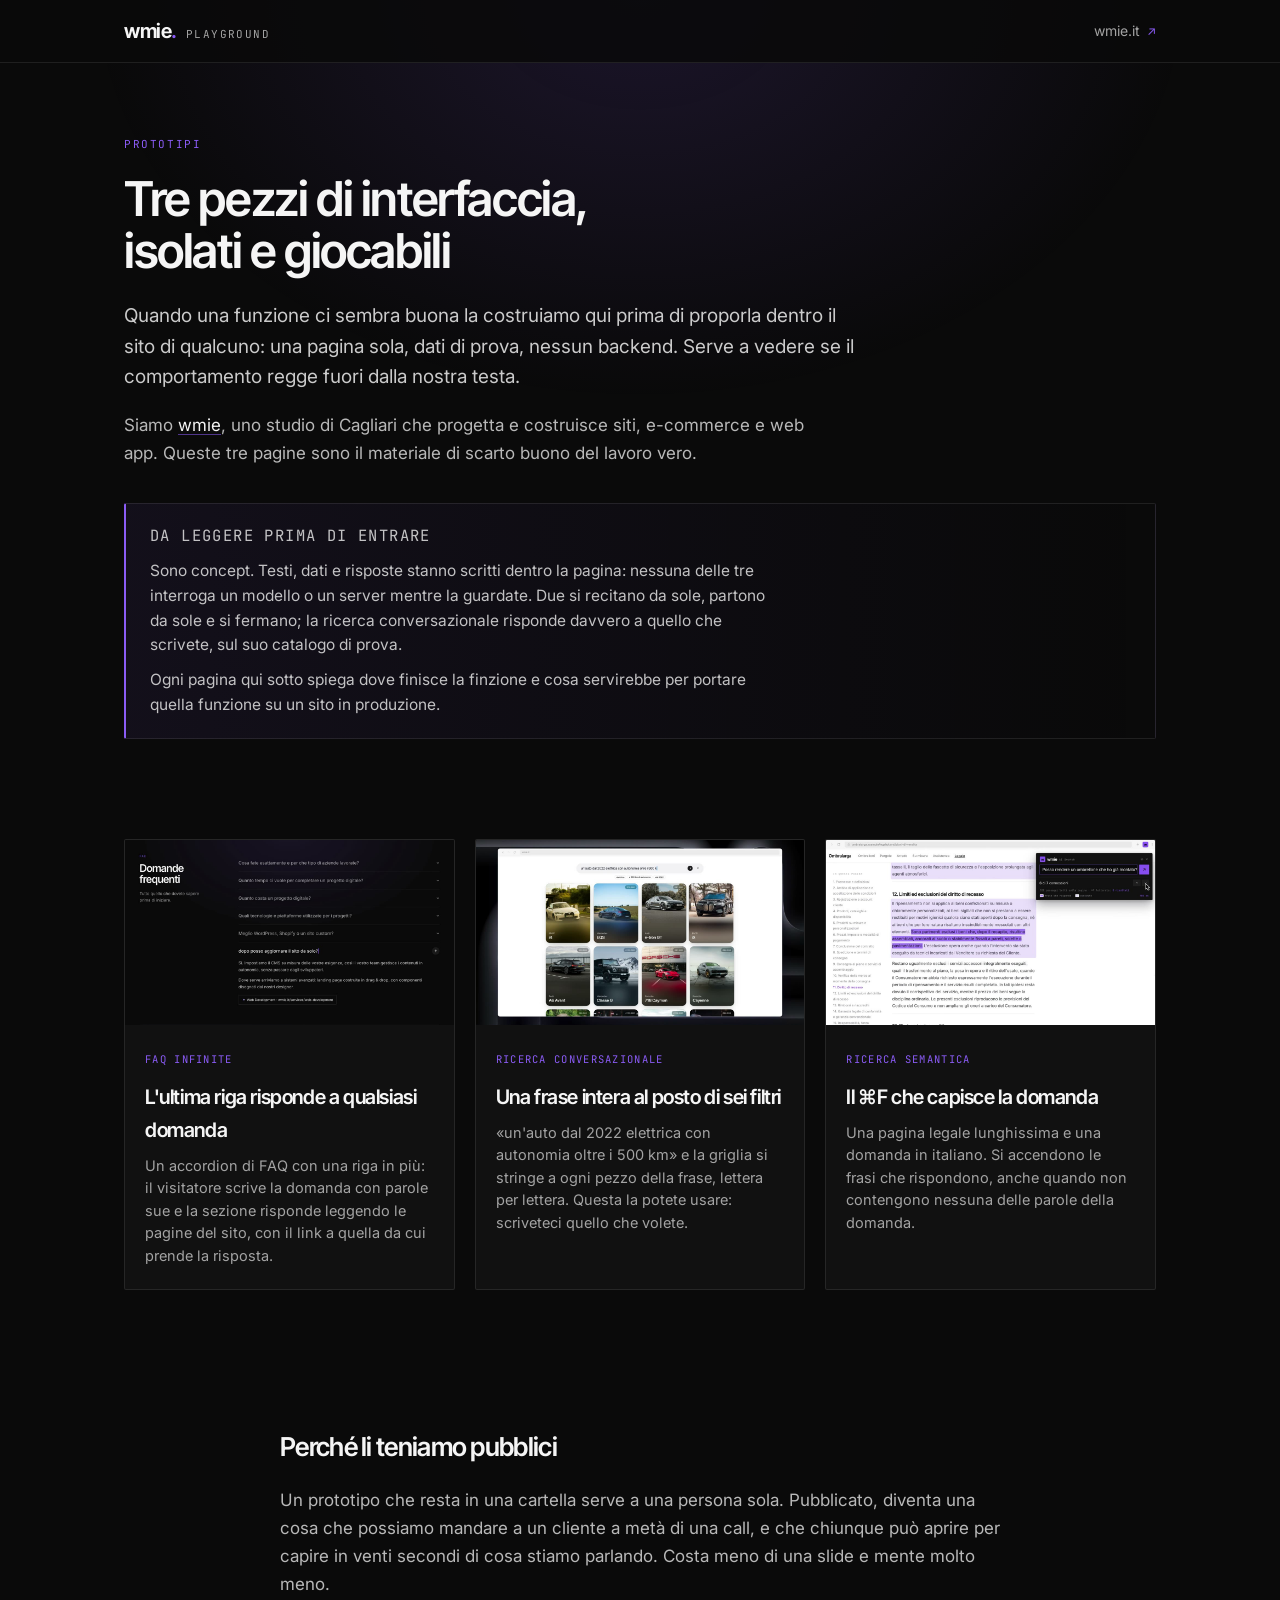
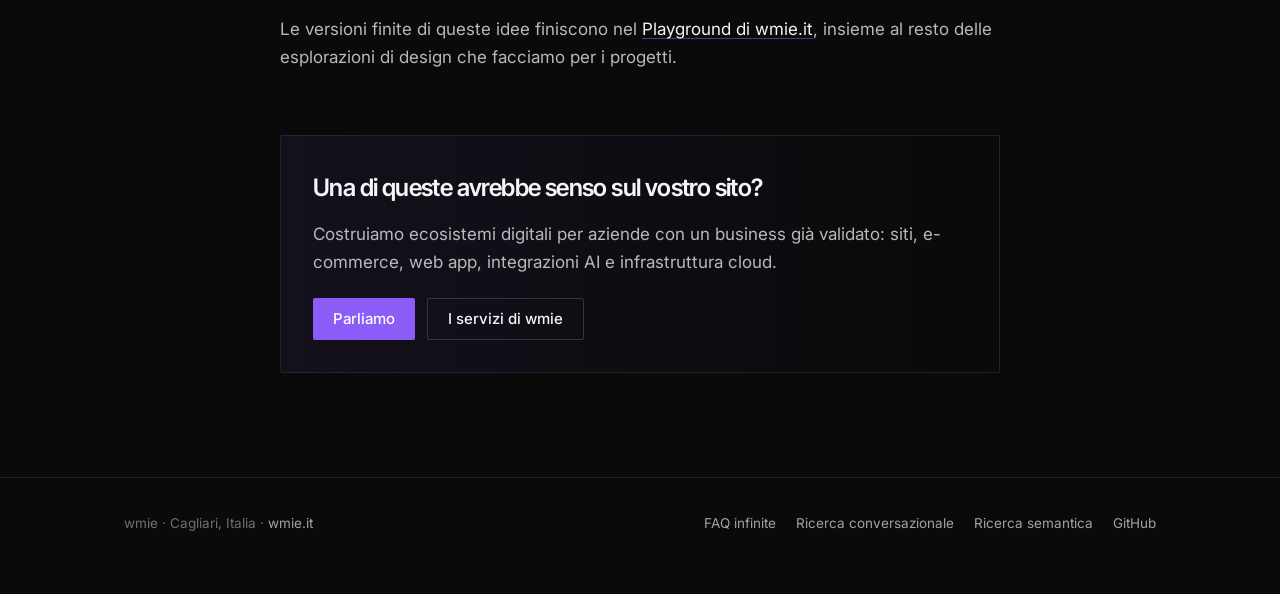
==== index.html @ e2dbdbdf "wmie playground: tre prototipi di interfaccia Sito statico con l'indice e una pagina per demo (FAQ i" ====
<!doctype html>
<html lang="it">
<head>
<meta charset="utf-8">
<meta name="viewport" content="width=device-width, initial-scale=1">
<title>Playground wmie · prototipi di interfaccia</title>
<meta name="description" content="Tre prototipi di interfaccia costruiti da wmie: una sezione FAQ che risponde anche alle domande non previste, una ricerca che capisce la frase intera, una ricerca semantica dentro una pagina lunga. Sono concept con contenuti fissi.">
<link rel="canonical" href="https://wmie.github.io/">
<meta property="og:type" content="website">
<meta property="og:title" content="Playground wmie · prototipi di interfaccia">
<meta property="og:description" content="Tre prototipi di interfaccia: FAQ che rispondono a domande non previste, ricerca che capisce la frase intera, ricerca semantica nella pagina.">
<meta property="og:url" content="https://wmie.github.io/">
<meta property="og:image" content="https://wmie.github.io/media/faq-infinite.jpg">
<meta name="twitter:card" content="summary_large_image">
<link rel="icon" href="./favicon.svg" type="image/svg+xml">
<link rel="preconnect" href="https://fonts.googleapis.com">
<link rel="preconnect" href="https://fonts.gstatic.com" crossorigin>
<link href="https://fonts.googleapis.com/css2?family=Inter:wght@400;450;500&family=Inter+Tight:wght@600;650&family=JetBrains+Mono:wght@400&display=swap" rel="stylesheet">
<link rel="stylesheet" href="./s.css">
</head>
<body>
<header class="top"><div class="wrap top__in">
  <a class="brand" href="./"><span class="brand__w">wmie<span>.</span></span><span class="brand__k">playground</span></a>
  <a class="top__go" href="https://wmie.it">wmie.it</a>
</div></header>

<main>
  <section class="hero"><div class="wrap">
    <p class="eyebrow">Prototipi</p>
    <h1>Tre pezzi di interfaccia, isolati e giocabili</h1>
    <p class="lead">Quando una funzione ci sembra buona la costruiamo qui prima di proporla dentro il sito di qualcuno: una pagina sola, dati di prova, nessun backend. Serve a vedere se il comportamento regge fuori dalla nostra testa.</p>
    <p>Siamo <a href="https://wmie.it">wmie</a>, uno studio di Cagliari che progetta e costruisce siti, e-commerce e web app. Queste tre pagine sono il materiale di scarto buono del lavoro vero.</p>

    <div class="note">
      <p class="note__t">Da leggere prima di entrare</p>
      <p>Sono concept. Testi, dati e risposte stanno scritti dentro la pagina: nessuna delle tre interroga un modello o un server mentre la guardate. Due si recitano da sole, partono da sole e si fermano; la ricerca conversazionale risponde davvero a quello che scrivete, sul suo catalogo di prova.</p>
      <p>Ogni pagina qui sotto spiega dove finisce la finzione e cosa servirebbe per portare quella funzione su un sito in produzione.</p>
    </div>
  </div></section>

  <section><div class="wrap"><div class="grid">
    <a class="card" href="./faq-infinite/">
      <img src="./media/faq-infinite.jpg" alt="Una sezione FAQ con un campo in fondo dove scrivere una domanda" width="1200" height="675" loading="lazy">
      <div class="card__in">
        <span class="card__k">FAQ infinite</span>
        <h2>L'ultima riga risponde a qualsiasi domanda</h2>
        <p>Un accordion di FAQ con una riga in più: il visitatore scrive la domanda con parole sue e la sezione risponde leggendo le pagine del sito, con il link a quella da cui prende la risposta.</p>
      </div>
    </a>
    <a class="card" href="./ricerca-conversazionale/">
      <img src="./media/ricerca-conversazionale.jpg" alt="Una griglia di annunci auto che si riordina mentre si scrive una frase nella barra di ricerca" width="1200" height="675" loading="lazy">
      <div class="card__in">
        <span class="card__k">Ricerca conversazionale</span>
        <h2>Una frase intera al posto di sei filtri</h2>
        <p>«un'auto dal 2022 elettrica con autonomia oltre i 500 km» e la griglia si stringe a ogni pezzo della frase, lettera per lettera. Questa la potete usare: scriveteci quello che volete.</p>
      </div>
    </a>
    <a class="card" href="./ricerca-semantica/">
      <img src="./media/ricerca-semantica.jpg" alt="Una pagina di condizioni di vendita con le frasi che rispondono alla domanda evidenziate in viola" width="1200" height="675" loading="lazy">
      <div class="card__in">
        <span class="card__k">Ricerca semantica</span>
        <h2>Il ⌘F che capisce la domanda</h2>
        <p>Una pagina legale lunghissima e una domanda in italiano. Si accendono le frasi che rispondono, anche quando non contengono nessuna delle parole della domanda.</p>
      </div>
    </a>
  </div></div></section>

  <section><div class="wrap wrap--text piece">
    <h2>Perché li teniamo pubblici</h2>
    <p>Un prototipo che resta in una cartella serve a una persona sola. Pubblicato, diventa una cosa che possiamo mandare a un cliente a metà di una call, e che chiunque può aprire per capire in venti secondi di cosa stiamo parlando. Costa meno di una slide e mente molto meno.</p>
    <p>Le versioni finite di queste idee finiscono nel <a href="https://wmie.it/design">Playground di wmie.it</a>, insieme al resto delle esplorazioni di design che facciamo per i progetti.</p>

    <div class="cta">
      <h2>Una di queste avrebbe senso sul vostro sito?</h2>
      <p>Costruiamo ecosistemi digitali per aziende con un business già validato: siti, e-commerce, web app, integrazioni AI e infrastruttura cloud.</p>
      <div class="cta__row">
        <a class="btn" href="https://wmie.it/contacts">Parliamo</a>
        <a class="btn btn--ghost" href="https://wmie.it/services">I servizi di wmie</a>
      </div>
    </div>
  </div></section>
</main>

<footer><div class="wrap">
  <p>wmie · Cagliari, Italia · <a href="https://wmie.it">wmie.it</a></p>
  <nav>
    <a href="./faq-infinite/">FAQ infinite</a>
    <a href="./ricerca-conversazionale/">Ricerca conversazionale</a>
    <a href="./ricerca-semantica/">Ricerca semantica</a>
    <a href="https://github.com/wmie">GitHub</a>
  </nav>
</div></footer>
</body>
</html>
---- s.css ----
/* wmie playground — un solo foglio per tutto il sito. Token del brand wmie.it. */
:root {
  --bg: #0a0a0a;
  --surface: #111111;
  --surface-2: #161616;
  --text: #f5f5f5;
  --muted: #a3a3a3;
  --faint: #6f6f6f;
  --accent: #8b5cf6;
  --accent-soft: #c4b5fd;
  --border: rgba(255, 255, 255, 0.09);
  --border-strong: rgba(255, 255, 255, 0.16);
  --r: 2px;
}

* { box-sizing: border-box; }

html { -webkit-text-size-adjust: 100%; }

body {
  margin: 0;
  background: var(--bg);
  color: var(--text);
  font-family: Inter, -apple-system, BlinkMacSystemFont, 'Segoe UI', sans-serif;
  font-size: 17px;
  line-height: 1.65;
  -webkit-font-smoothing: antialiased;
}

body::before {
  content: '';
  position: fixed;
  left: 50%;
  top: -420px;
  width: 1100px;
  height: 820px;
  transform: translateX(-50%);
  background: radial-gradient(closest-side, rgba(139, 92, 246, 0.14), rgba(139, 92, 246, 0));
  pointer-events: none;
  z-index: 0;
}

.wrap { position: relative; z-index: 1; width: 100%; max-width: 1080px; margin: 0 auto; padding: 0 24px; }
.wrap--text { max-width: 720px; }

a { color: var(--text); text-decoration-color: rgba(139, 92, 246, 0.55); text-underline-offset: 3px; }
a:hover { text-decoration-color: var(--accent); }

/* ── top bar ── */
.top { border-bottom: 1px solid var(--border); background: rgba(10, 10, 10, 0.86); position: relative; z-index: 2; }
.top__in { display: flex; align-items: center; gap: 14px; height: 62px; }
.brand { display: inline-flex; align-items: baseline; gap: 9px; text-decoration: none; }
.brand__w { font-family: 'Inter Tight', Inter, sans-serif; font-weight: 650; font-size: 20px; letter-spacing: -0.4px; }
.brand__w span { color: var(--accent); }
.brand__k { font-family: 'JetBrains Mono', monospace; font-size: 11px; letter-spacing: 1.4px; color: var(--muted); text-transform: uppercase; }
.top__go { margin-left: auto; font-size: 14px; color: var(--muted); text-decoration: none; display: inline-flex; align-items: center; gap: 7px; }
.top__go:hover { color: var(--text); }
.top__go::after { content: '↗'; font-size: 12px; color: var(--accent); }

/* ── hero ── */
.hero { padding: 72px 0 40px; }
.eyebrow { font-family: 'JetBrains Mono', monospace; font-size: 11px; letter-spacing: 1.6px; text-transform: uppercase; color: var(--accent); margin: 0 0 20px; }
h1 { font-family: 'Inter Tight', Inter, sans-serif; font-weight: 600; font-size: 48px; line-height: 1.08; letter-spacing: -1.4px; margin: 0 0 24px; max-width: 16ch; }
.lead { font-size: 19px; line-height: 1.62; color: rgba(245, 245, 245, 0.82); max-width: 62ch; margin: 0 0 18px; }
p { color: rgba(245, 245, 245, 0.74); }
.hero p { max-width: 62ch; }

/* ── il riquadro "è un concept" ── */
.note { border: 1px solid var(--border); border-left: 2px solid var(--accent); background: linear-gradient(90deg, rgba(139, 92, 246, 0.07), rgba(139, 92, 246, 0)); padding: 20px 24px; margin: 36px 0; border-radius: var(--r); }
.note__t { font-family: 'JetBrains Mono', monospace; font-size: 11px; letter-spacing: 1.4px; text-transform: uppercase; color: var(--accent-soft); margin: 0 0 8px; }
.note p { margin: 0; font-size: 15.5px; line-height: 1.6; color: rgba(245, 245, 245, 0.78); }
.note p + p { margin-top: 10px; }

/* ── le tre card ── */
.grid { display: grid; grid-template-columns: repeat(3, 1fr); gap: 20px; padding: 24px 0 80px; }
.card { display: flex; flex-direction: column; border: 1px solid var(--border); border-radius: var(--r); background: var(--surface); overflow: hidden; text-decoration: none; transition: border-color 0.25s ease, transform 0.25s cubic-bezier(0.2, 0.9, 0.25, 1); }
.card:hover { border-color: var(--border-strong); transform: translateY(-2px); }
.card img { display: block; width: 100%; height: auto; aspect-ratio: 16 / 9; object-fit: cover; background: #000; }
.card__in { padding: 18px 20px 22px; }
.card__k { font-family: 'JetBrains Mono', monospace; font-size: 10.5px; letter-spacing: 1.3px; text-transform: uppercase; color: var(--accent); }
.card h2 { font-family: 'Inter Tight', Inter, sans-serif; font-weight: 600; font-size: 20px; letter-spacing: -0.4px; margin: 10px 0 8px; }
.card p { font-size: 14.5px; line-height: 1.55; color: var(--muted); margin: 0; }

/* ── la demo ── */
.stage { position: relative; width: 100%; aspect-ratio: 1664 / 936; border: 1px solid var(--border); border-radius: var(--r); overflow: hidden; background: #000; }
.stage iframe { position: absolute; top: 0; left: 0; width: 1664px; height: 936px; border: 0; transform-origin: 0 0; }
.chrome { border: 1px solid var(--border); border-bottom: 0; border-radius: var(--r) var(--r) 0 0; background: var(--surface-2); display: flex; align-items: center; gap: 10px; padding: 0 14px; height: 40px; }
.chrome + .stage { border-radius: 0 0 var(--r) var(--r); }
.dots { display: flex; gap: 6px; }
.dots i { width: 9px; height: 9px; border-radius: 50%; background: rgba(255, 255, 255, 0.14); }
.chrome__url { flex: 1; text-align: center; font-family: 'JetBrains Mono', monospace; font-size: 11.5px; color: var(--faint); }
.chrome__replay { border: 1px solid var(--border); background: none; color: var(--muted); font: inherit; font-size: 12px; line-height: 1; padding: 6px 11px; border-radius: var(--r); cursor: pointer; }
.chrome__replay:hover { color: var(--text); border-color: var(--border-strong); }
.stage__hint { margin: 12px 0 0; font-size: 13.5px; color: var(--faint); }
.fallback { display: none; }
.fallback video { width: 100%; display: block; border: 1px solid var(--border); border-radius: var(--r); background: #000; }

/* ── testo della pagina demo ── */
.piece { padding: 56px 0 24px; }
.piece h2 { font-family: 'Inter Tight', Inter, sans-serif; font-weight: 600; font-size: 26px; letter-spacing: -0.7px; margin: 44px 0 14px; }
.piece h2:first-child { margin-top: 0; }
.piece ul { padding-left: 20px; color: rgba(245, 245, 245, 0.74); }
.piece li { margin-bottom: 9px; }
.piece li strong { color: var(--text); font-weight: 500; }
code { font-family: 'JetBrains Mono', monospace; font-size: 0.87em; color: var(--accent-soft); }

.back { display: inline-block; margin: 32px 0 0; font-size: 14px; color: var(--muted); text-decoration: none; }
.back:hover { color: var(--text); }

/* ── chiusura ── */
.cta { border: 1px solid var(--border); border-radius: var(--r); background: linear-gradient(90deg, rgba(139, 92, 246, 0.08), rgba(139, 92, 246, 0)); padding: 32px; margin: 64px 0 0; }
.cta h2 { font-family: 'Inter Tight', Inter, sans-serif; font-weight: 600; font-size: 24px; letter-spacing: -0.6px; margin: 0 0 12px; }
.cta p { margin: 0; max-width: 58ch; }
.cta__row { margin-top: 22px; display: flex; flex-wrap: wrap; gap: 12px; }
.btn { display: inline-flex; align-items: center; height: 42px; padding: 0 20px; border-radius: var(--r); background: var(--accent); color: #fff; font-size: 15px; font-weight: 500; text-decoration: none; }
.btn:hover { background: #7c3aed; }
.btn--ghost { background: none; border: 1px solid var(--border-strong); color: var(--text); }
.btn--ghost:hover { background: rgba(255, 255, 255, 0.04); }

footer { border-top: 1px solid var(--border); margin-top: 80px; padding: 34px 0 60px; }
footer .wrap { display: flex; flex-wrap: wrap; gap: 20px 40px; align-items: baseline; }
footer p { margin: 0; font-size: 13.5px; color: var(--faint); }
footer nav { margin-left: auto; display: flex; flex-wrap: wrap; gap: 20px; font-size: 13.5px; }
footer a { color: var(--muted); text-decoration: none; }
footer a:hover { color: var(--text); }

@media (max-width: 900px) {
  body { font-size: 16px; }
  h1 { font-size: 34px; letter-spacing: -0.9px; }
  .hero { padding: 48px 0 28px; }
  .grid { grid-template-columns: 1fr; gap: 16px; padding-bottom: 48px; }
  .chrome, .stage, .wrap > .stage__hint { display: none; }
  .fallback { display: block; }
  .cta { padding: 24px; }
  footer nav { margin-left: 0; }
}
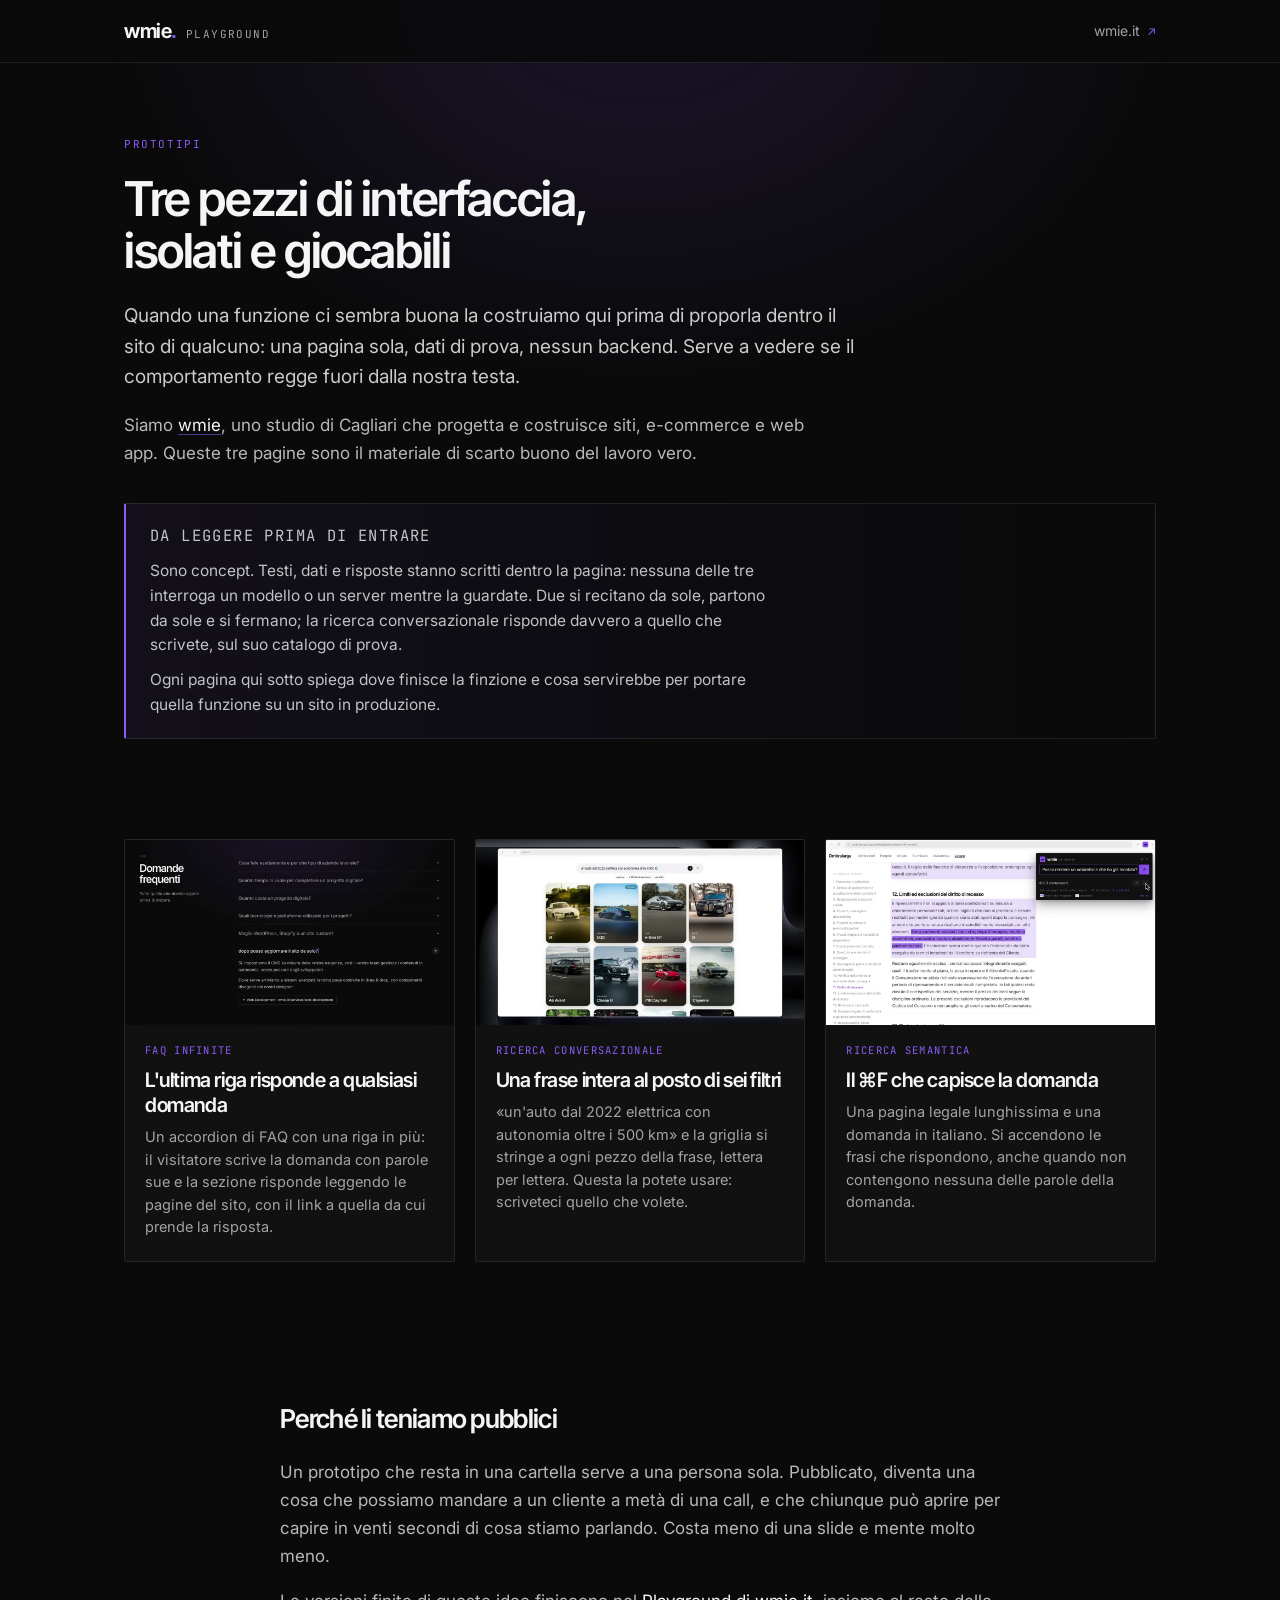
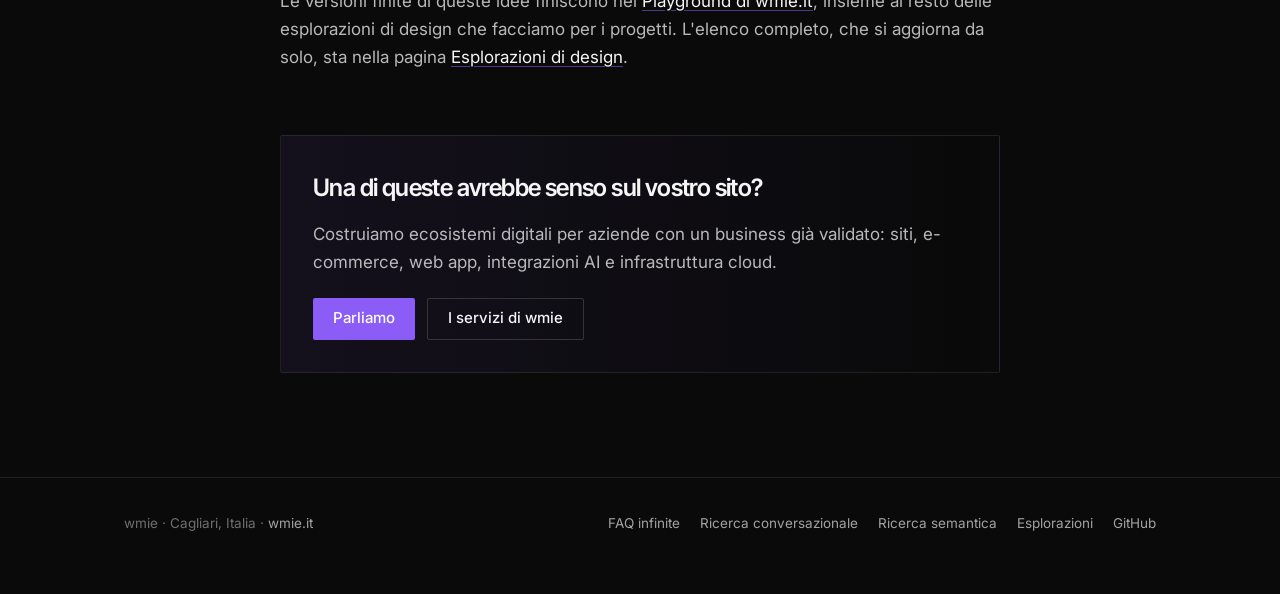
==== commit 00dfcca7: "Esplorazioni di design: la pagina si ricostruisce dal Playground di wmie.it scripts/playground.mjs l" ====
--- a/index.html
+++ b/index.html
@@ -68,7 +68,7 @@
   <section><div class="wrap wrap--text piece">
     <h2>Perché li teniamo pubblici</h2>
     <p>Un prototipo che resta in una cartella serve a una persona sola. Pubblicato, diventa una cosa che possiamo mandare a un cliente a metà di una call, e che chiunque può aprire per capire in venti secondi di cosa stiamo parlando. Costa meno di una slide e mente molto meno.</p>
-    <p>Le versioni finite di queste idee finiscono nel <a href="https://wmie.it/design">Playground di wmie.it</a>, insieme al resto delle esplorazioni di design che facciamo per i progetti.</p>
+    <p>Le versioni finite di queste idee finiscono nel <a href="https://wmie.it/design">Playground di wmie.it</a>, insieme al resto delle esplorazioni di design che facciamo per i progetti. L'elenco completo, che si aggiorna da solo, sta nella pagina <a href="./playground/">Esplorazioni di design</a>.</p>
 
     <div class="cta">
       <h2>Una di queste avrebbe senso sul vostro sito?</h2>
@@ -87,6 +87,7 @@
     <a href="./faq-infinite/">FAQ infinite</a>
     <a href="./ricerca-conversazionale/">Ricerca conversazionale</a>
     <a href="./ricerca-semantica/">Ricerca semantica</a>
+    <a href="./playground/">Esplorazioni</a>
     <a href="https://github.com/wmie">GitHub</a>
   </nav>
 </div></footer>
--- a/s.css
+++ b/s.css
@@ -77,8 +77,8 @@
 .card:hover { border-color: var(--border-strong); transform: translateY(-2px); }
 .card img { display: block; width: 100%; height: auto; aspect-ratio: 16 / 9; object-fit: cover; background: #000; }
 .card__in { padding: 18px 20px 22px; }
-.card__k { font-family: 'JetBrains Mono', monospace; font-size: 10.5px; letter-spacing: 1.3px; text-transform: uppercase; color: var(--accent); }
-.card h2 { font-family: 'Inter Tight', Inter, sans-serif; font-weight: 600; font-size: 20px; letter-spacing: -0.4px; margin: 10px 0 8px; }
+.card__k { display: block; line-height: 1.5; font-family: 'JetBrains Mono', monospace; font-size: 10.5px; letter-spacing: 1.3px; text-transform: uppercase; color: var(--accent); }
+.card h2 { line-height: 1.25; font-family: 'Inter Tight', Inter, sans-serif; font-weight: 600; font-size: 20px; letter-spacing: -0.4px; margin: 10px 0 8px; }
 .card p { font-size: 14.5px; line-height: 1.55; color: var(--muted); margin: 0; }
 
 /* ── la demo ── */
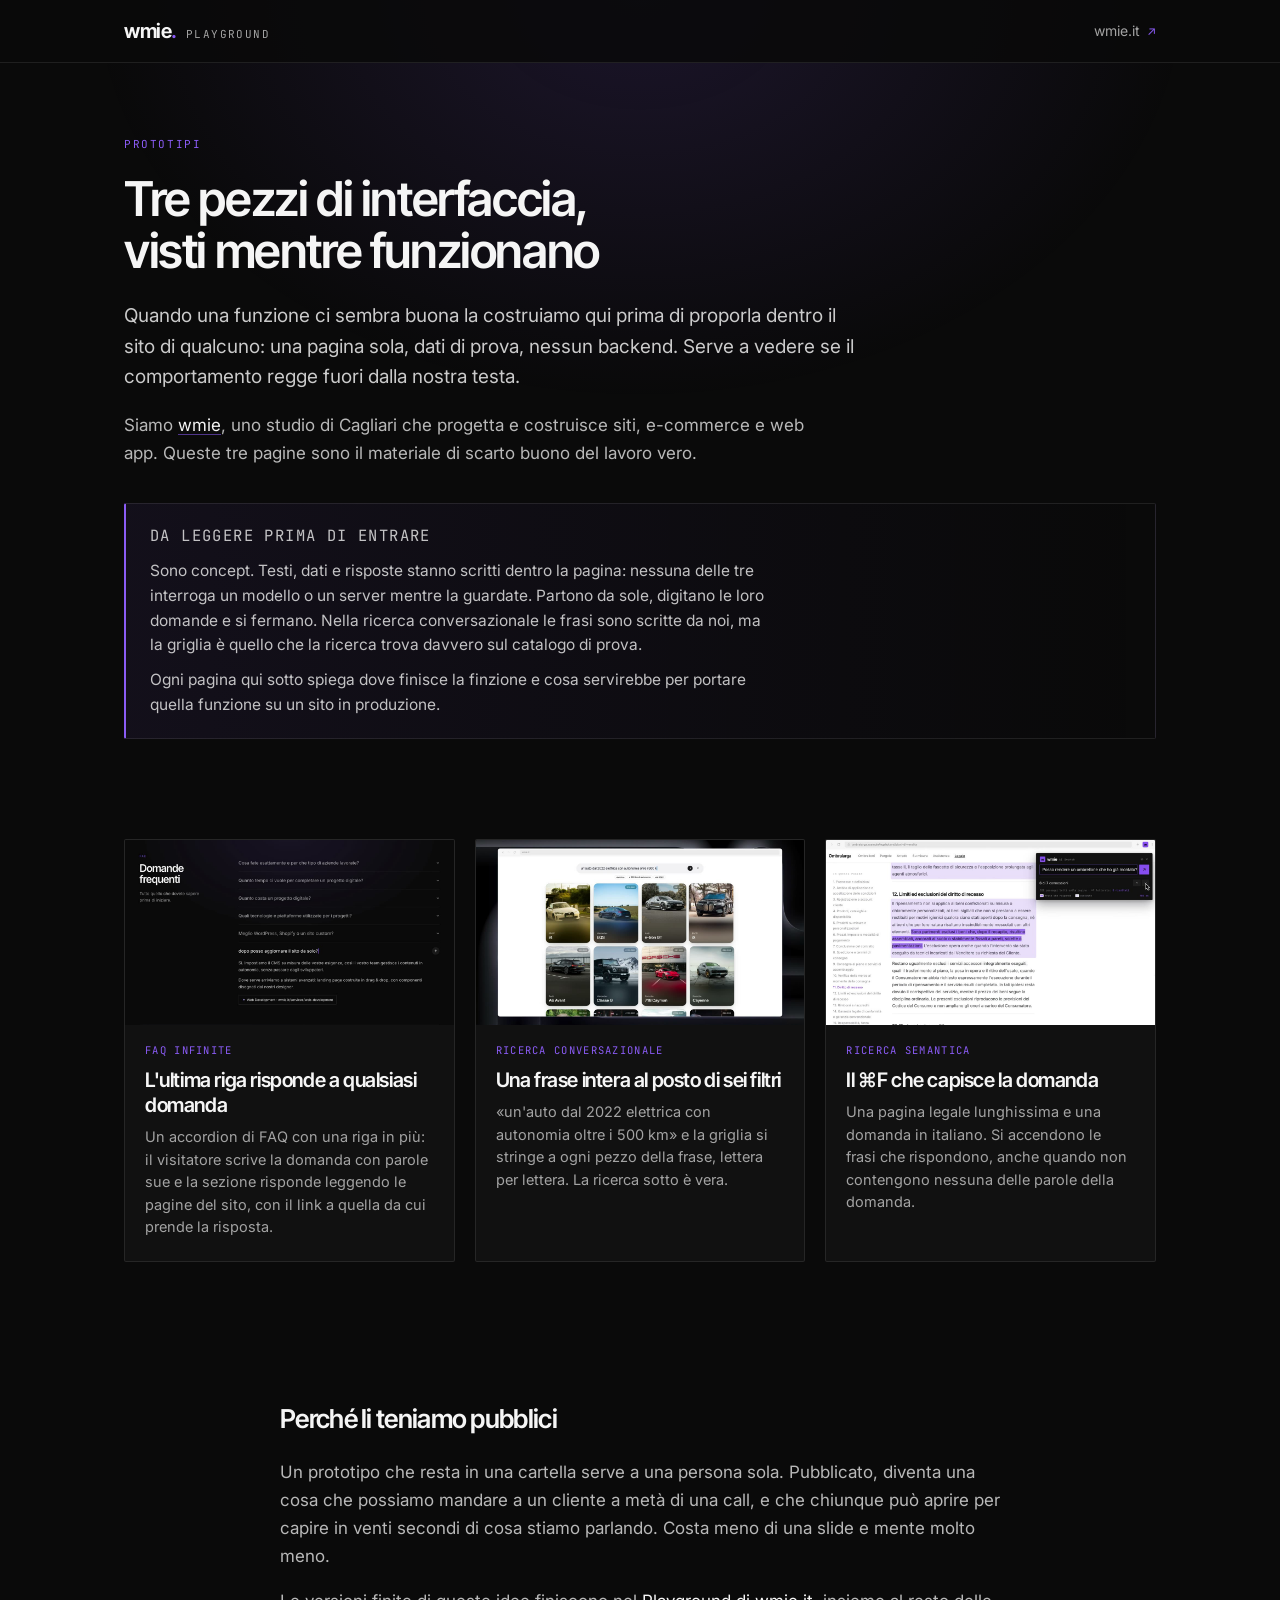
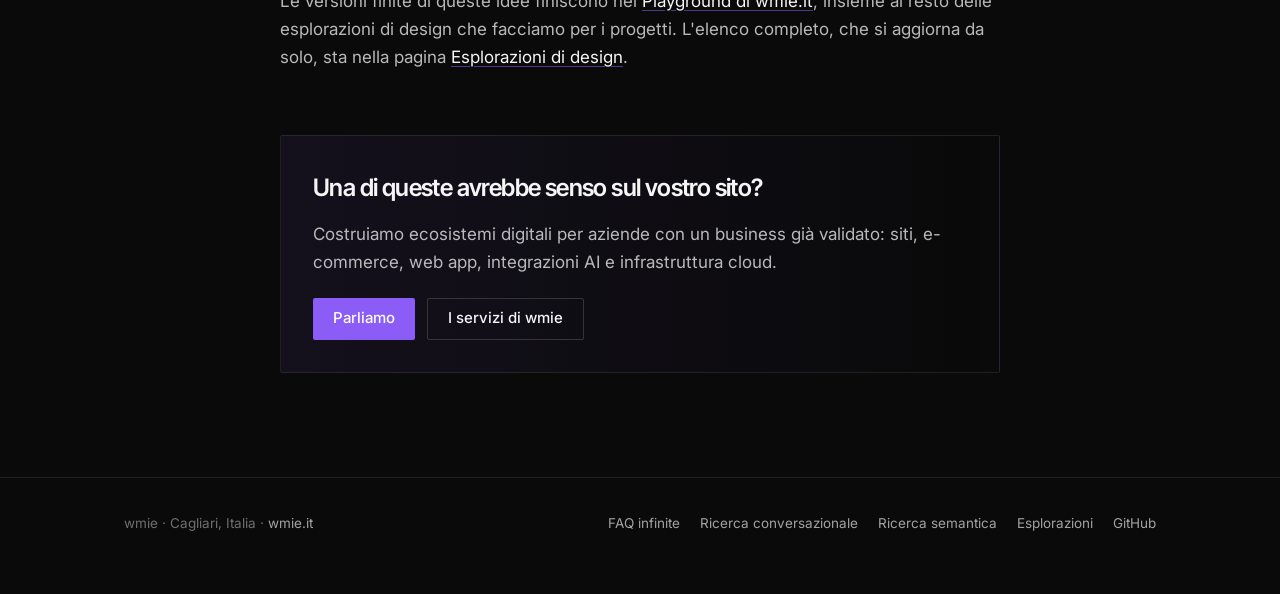
==== commit 405ee80f: "Ricerca conversazionale: la versione del video, in autoplay L'iframe apre la griglia a card grandi c" ====
--- a/index.html
+++ b/index.html
@@ -27,13 +27,13 @@
 <main>
   <section class="hero"><div class="wrap">
     <p class="eyebrow">Prototipi</p>
-    <h1>Tre pezzi di interfaccia, isolati e giocabili</h1>
+    <h1>Tre pezzi di interfaccia, visti mentre funzionano</h1>
     <p class="lead">Quando una funzione ci sembra buona la costruiamo qui prima di proporla dentro il sito di qualcuno: una pagina sola, dati di prova, nessun backend. Serve a vedere se il comportamento regge fuori dalla nostra testa.</p>
     <p>Siamo <a href="https://wmie.it">wmie</a>, uno studio di Cagliari che progetta e costruisce siti, e-commerce e web app. Queste tre pagine sono il materiale di scarto buono del lavoro vero.</p>
 
     <div class="note">
       <p class="note__t">Da leggere prima di entrare</p>
-      <p>Sono concept. Testi, dati e risposte stanno scritti dentro la pagina: nessuna delle tre interroga un modello o un server mentre la guardate. Due si recitano da sole, partono da sole e si fermano; la ricerca conversazionale risponde davvero a quello che scrivete, sul suo catalogo di prova.</p>
+      <p>Sono concept. Testi, dati e risposte stanno scritti dentro la pagina: nessuna delle tre interroga un modello o un server mentre la guardate. Partono da sole, digitano le loro domande e si fermano. Nella ricerca conversazionale le frasi sono scritte da noi, ma la griglia è quello che la ricerca trova davvero sul catalogo di prova.</p>
       <p>Ogni pagina qui sotto spiega dove finisce la finzione e cosa servirebbe per portare quella funzione su un sito in produzione.</p>
     </div>
   </div></section>
@@ -52,7 +52,7 @@
       <div class="card__in">
         <span class="card__k">Ricerca conversazionale</span>
         <h2>Una frase intera al posto di sei filtri</h2>
-        <p>«un'auto dal 2022 elettrica con autonomia oltre i 500 km» e la griglia si stringe a ogni pezzo della frase, lettera per lettera. Questa la potete usare: scriveteci quello che volete.</p>
+        <p>«un'auto dal 2022 elettrica con autonomia oltre i 500 km» e la griglia si stringe a ogni pezzo della frase, lettera per lettera. La ricerca sotto è vera.</p>
       </div>
     </a>
     <a class="card" href="./ricerca-semantica/">
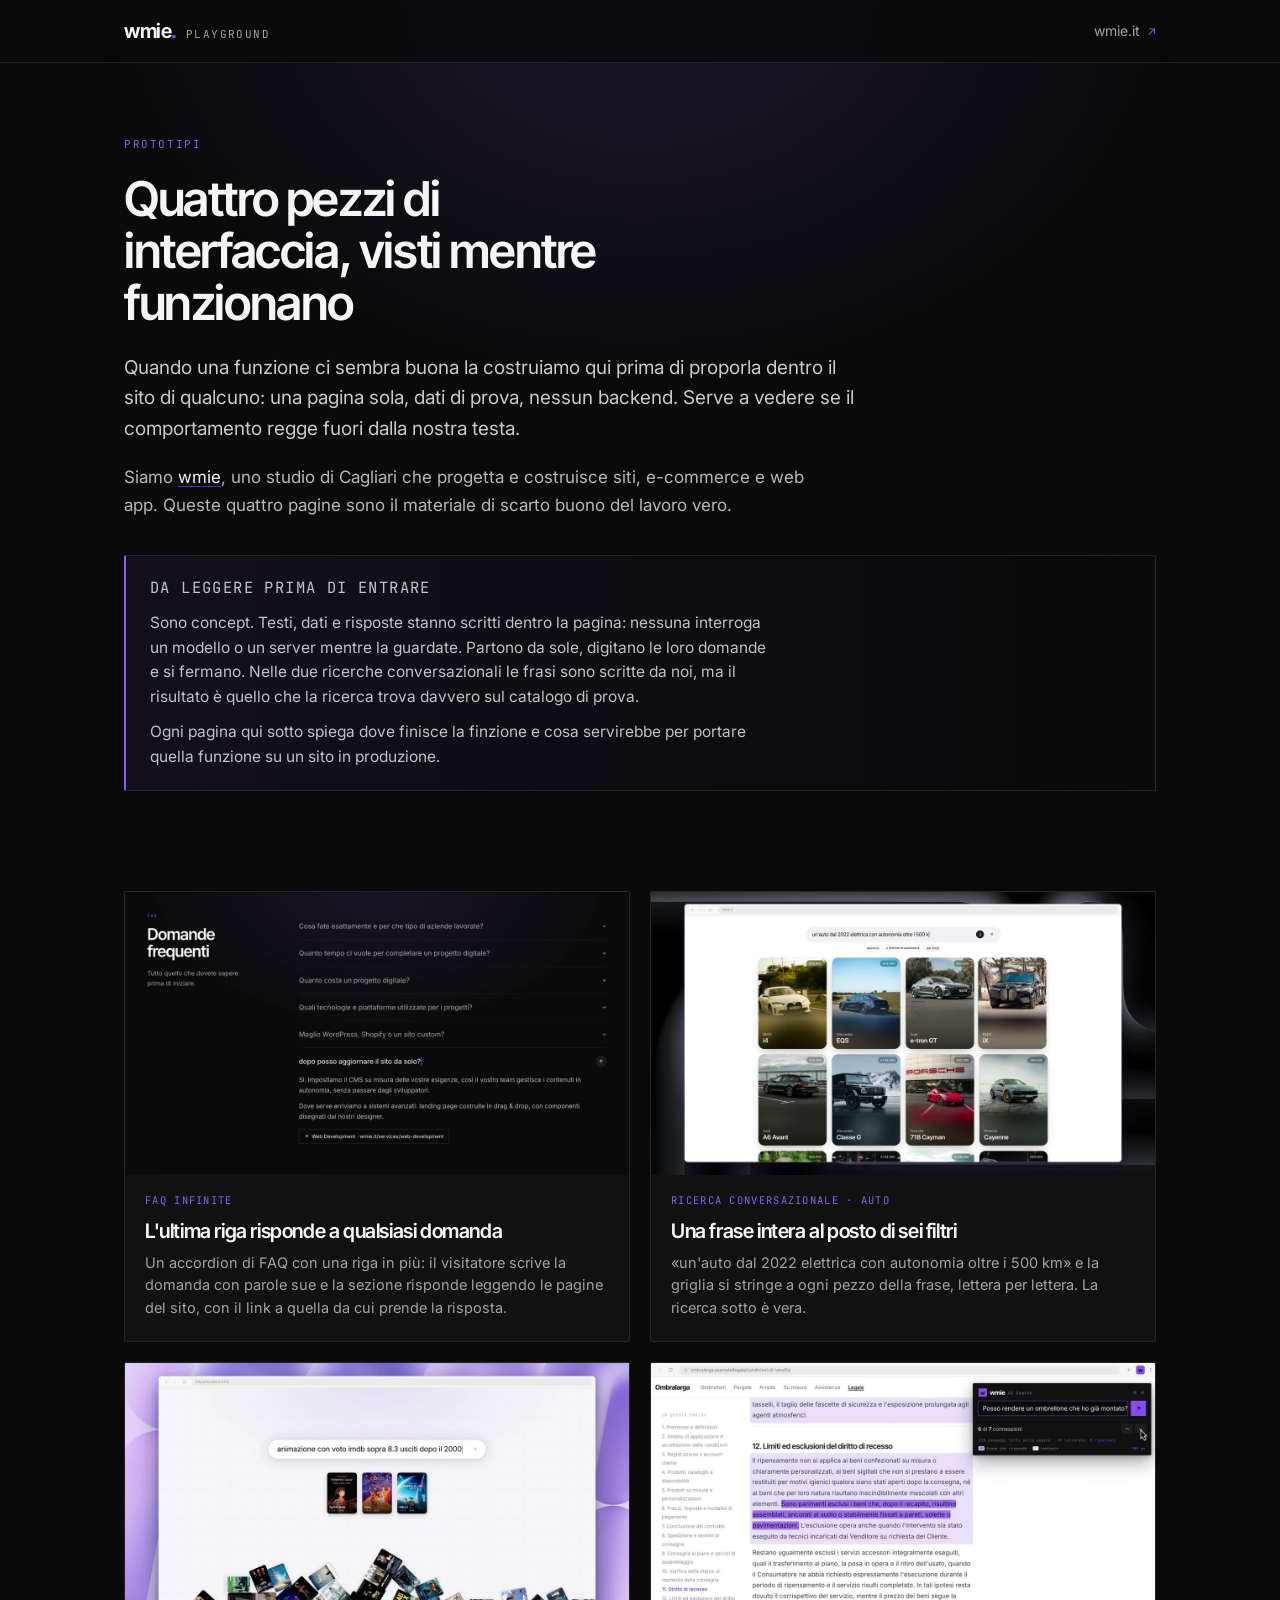
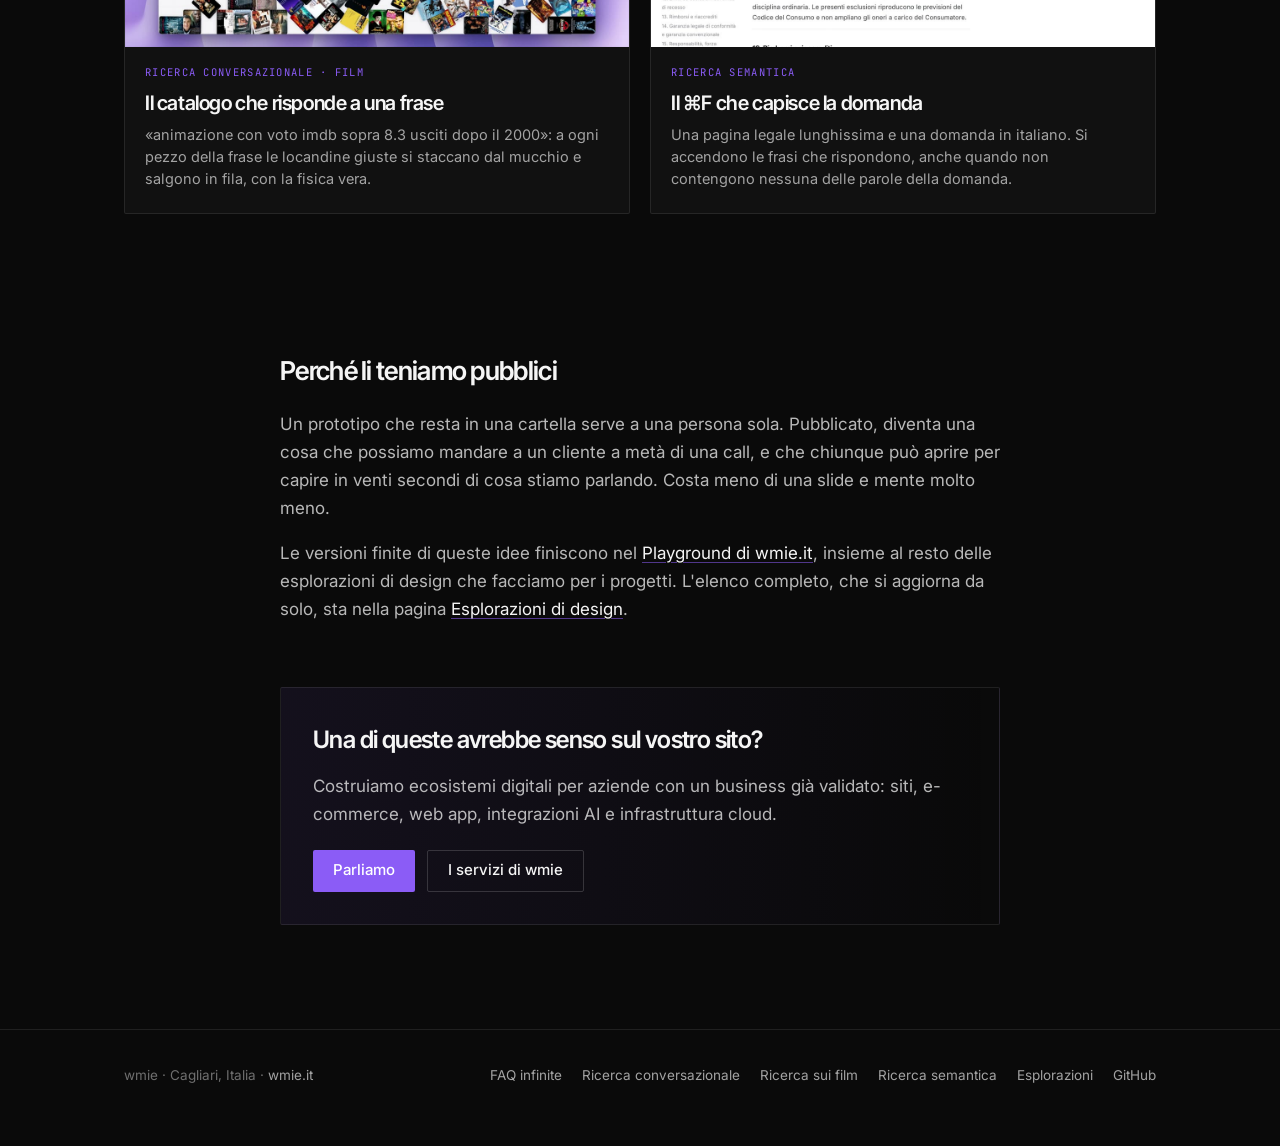
==== commit 1024458d: "Aggiunge la ricerca sui film e rimette le frasi del video nelle auto - /ricerca-film/: la stessa dem" ====
--- a/index.html
+++ b/index.html
@@ -4,7 +4,7 @@
 <meta charset="utf-8">
 <meta name="viewport" content="width=device-width, initial-scale=1">
 <title>Playground wmie · prototipi di interfaccia</title>
-<meta name="description" content="Tre prototipi di interfaccia costruiti da wmie: una sezione FAQ che risponde anche alle domande non previste, una ricerca che capisce la frase intera, una ricerca semantica dentro una pagina lunga. Sono concept con contenuti fissi.">
+<meta name="description" content="Quattro prototipi di interfaccia costruiti da wmie: una sezione FAQ che risponde anche alle domande non previste, una ricerca che capisce la frase intera su auto e film, una ricerca semantica dentro una pagina lunga. Sono concept con contenuti fissi.">
 <link rel="canonical" href="https://wmie.github.io/">
 <meta property="og:type" content="website">
 <meta property="og:title" content="Playground wmie · prototipi di interfaccia">
@@ -27,13 +27,13 @@
 <main>
   <section class="hero"><div class="wrap">
     <p class="eyebrow">Prototipi</p>
-    <h1>Tre pezzi di interfaccia, visti mentre funzionano</h1>
+    <h1>Quattro pezzi di interfaccia, visti mentre funzionano</h1>
     <p class="lead">Quando una funzione ci sembra buona la costruiamo qui prima di proporla dentro il sito di qualcuno: una pagina sola, dati di prova, nessun backend. Serve a vedere se il comportamento regge fuori dalla nostra testa.</p>
-    <p>Siamo <a href="https://wmie.it">wmie</a>, uno studio di Cagliari che progetta e costruisce siti, e-commerce e web app. Queste tre pagine sono il materiale di scarto buono del lavoro vero.</p>
+    <p>Siamo <a href="https://wmie.it">wmie</a>, uno studio di Cagliari che progetta e costruisce siti, e-commerce e web app. Queste quattro pagine sono il materiale di scarto buono del lavoro vero.</p>
 
     <div class="note">
       <p class="note__t">Da leggere prima di entrare</p>
-      <p>Sono concept. Testi, dati e risposte stanno scritti dentro la pagina: nessuna delle tre interroga un modello o un server mentre la guardate. Partono da sole, digitano le loro domande e si fermano. Nella ricerca conversazionale le frasi sono scritte da noi, ma la griglia è quello che la ricerca trova davvero sul catalogo di prova.</p>
+      <p>Sono concept. Testi, dati e risposte stanno scritti dentro la pagina: nessuna interroga un modello o un server mentre la guardate. Partono da sole, digitano le loro domande e si fermano. Nelle due ricerche conversazionali le frasi sono scritte da noi, ma il risultato è quello che la ricerca trova davvero sul catalogo di prova.</p>
       <p>Ogni pagina qui sotto spiega dove finisce la finzione e cosa servirebbe per portare quella funzione su un sito in produzione.</p>
     </div>
   </div></section>
@@ -50,9 +50,17 @@
     <a class="card" href="./ricerca-conversazionale/">
       <img src="./media/ricerca-conversazionale.jpg" alt="Una griglia di annunci auto che si riordina mentre si scrive una frase nella barra di ricerca" width="1200" height="675" loading="lazy">
       <div class="card__in">
-        <span class="card__k">Ricerca conversazionale</span>
+        <span class="card__k">Ricerca conversazionale · auto</span>
         <h2>Una frase intera al posto di sei filtri</h2>
         <p>«un'auto dal 2022 elettrica con autonomia oltre i 500 km» e la griglia si stringe a ogni pezzo della frase, lettera per lettera. La ricerca sotto è vera.</p>
+      </div>
+    </a>
+    <a class="card" href="./ricerca-film/">
+      <img src="./media/ricerca-film.jpg" alt="Locandine di film che salgono da un mucchio sotto una barra di ricerca" width="1200" height="675" loading="lazy">
+      <div class="card__in">
+        <span class="card__k">Ricerca conversazionale · film</span>
+        <h2>Il catalogo che risponde a una frase</h2>
+        <p>«animazione con voto imdb sopra 8.3 usciti dopo il 2000»: a ogni pezzo della frase le locandine giuste si staccano dal mucchio e salgono in fila, con la fisica vera.</p>
       </div>
     </a>
     <a class="card" href="./ricerca-semantica/">
@@ -86,6 +94,7 @@
   <nav>
     <a href="./faq-infinite/">FAQ infinite</a>
     <a href="./ricerca-conversazionale/">Ricerca conversazionale</a>
+    <a href="./ricerca-film/">Ricerca sui film</a>
     <a href="./ricerca-semantica/">Ricerca semantica</a>
     <a href="./playground/">Esplorazioni</a>
     <a href="https://github.com/wmie">GitHub</a>
--- a/s.css
+++ b/s.css
@@ -72,7 +72,7 @@
 .note p + p { margin-top: 10px; }
 
 /* ── le tre card ── */
-.grid { display: grid; grid-template-columns: repeat(3, 1fr); gap: 20px; padding: 24px 0 80px; }
+.grid { display: grid; grid-template-columns: repeat(2, 1fr); gap: 20px; padding: 24px 0 80px; }
 .card { display: flex; flex-direction: column; border: 1px solid var(--border); border-radius: var(--r); background: var(--surface); overflow: hidden; text-decoration: none; transition: border-color 0.25s ease, transform 0.25s cubic-bezier(0.2, 0.9, 0.25, 1); }
 .card:hover { border-color: var(--border-strong); transform: translateY(-2px); }
 .card img { display: block; width: 100%; height: auto; aspect-ratio: 16 / 9; object-fit: cover; background: #000; }
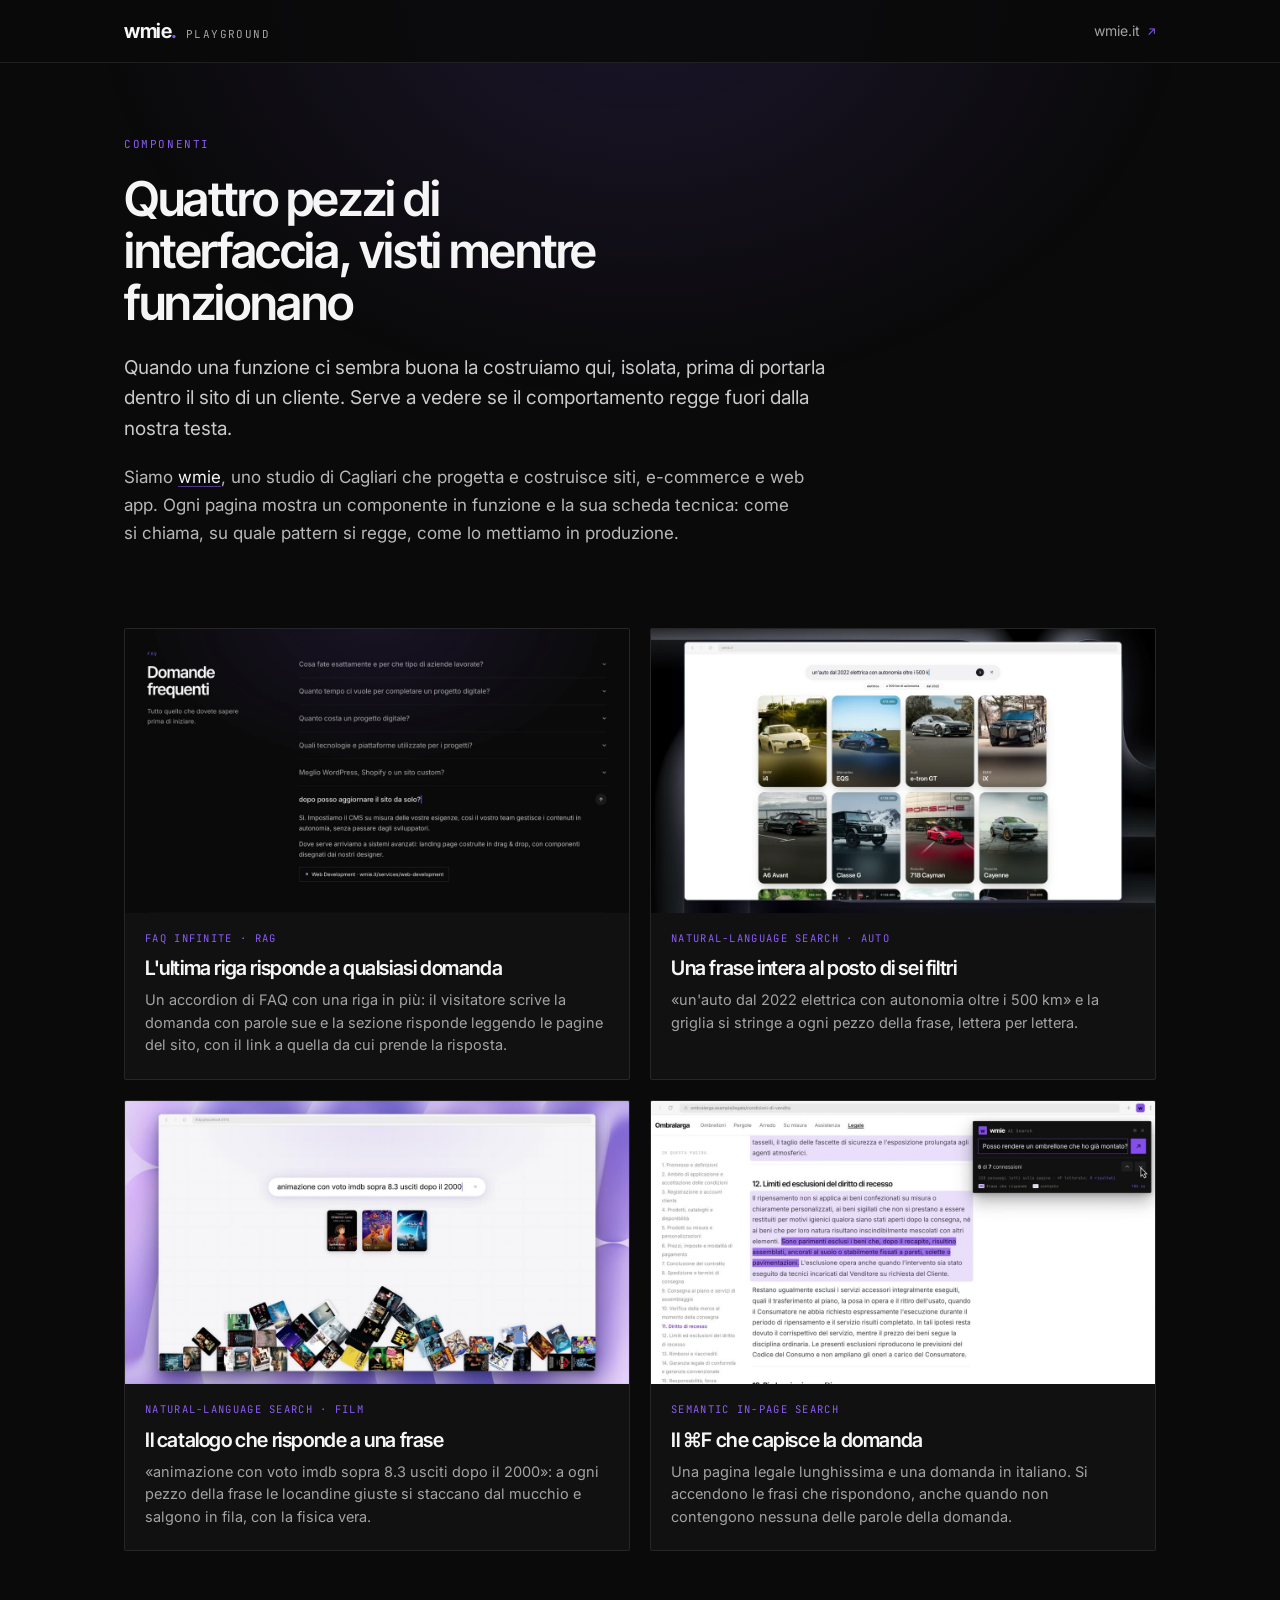
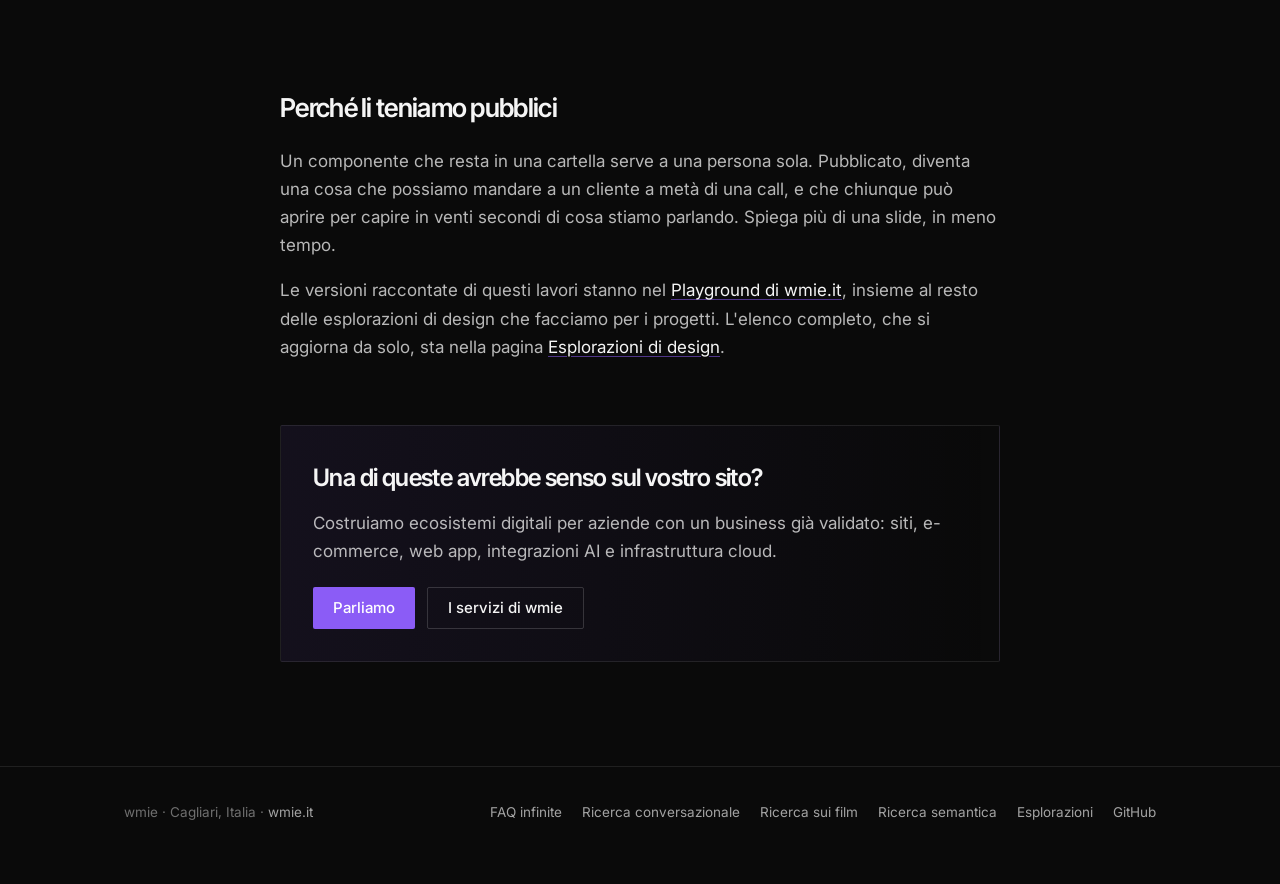
==== commit 7b97b953: "Testi: scheda tecnica per ogni componente, tono da componente Ogni pagina ha una scheda tecnica (nom" ====
--- a/index.html
+++ b/index.html
@@ -3,12 +3,12 @@
 <head>
 <meta charset="utf-8">
 <meta name="viewport" content="width=device-width, initial-scale=1">
-<title>Playground wmie · prototipi di interfaccia</title>
-<meta name="description" content="Quattro prototipi di interfaccia costruiti da wmie: una sezione FAQ che risponde anche alle domande non previste, una ricerca che capisce la frase intera su auto e film, una ricerca semantica dentro una pagina lunga. Sono concept con contenuti fissi.">
+<title>Playground wmie · componenti di interfaccia</title>
+<meta name="description" content="Componenti di interfaccia sviluppati da wmie: FAQ con risposte generate dai contenuti del sito (RAG), ricerca in linguaggio naturale su cataloghi, ricerca semantica dentro una pagina. Ognuno con la sua scheda tecnica.">
 <link rel="canonical" href="https://wmie.github.io/">
 <meta property="og:type" content="website">
-<meta property="og:title" content="Playground wmie · prototipi di interfaccia">
-<meta property="og:description" content="Tre prototipi di interfaccia: FAQ che rispondono a domande non previste, ricerca che capisce la frase intera, ricerca semantica nella pagina.">
+<meta property="og:title" content="Playground wmie · componenti di interfaccia">
+<meta property="og:description" content="Componenti di interfaccia: FAQ con risposte generate dai contenuti (RAG), ricerca in linguaggio naturale, ricerca semantica nella pagina.">
 <meta property="og:url" content="https://wmie.github.io/">
 <meta property="og:image" content="https://wmie.github.io/media/faq-infinite.jpg">
 <meta name="twitter:card" content="summary_large_image">
@@ -26,23 +26,17 @@
 
 <main>
   <section class="hero"><div class="wrap">
-    <p class="eyebrow">Prototipi</p>
+    <p class="eyebrow">Componenti</p>
     <h1>Quattro pezzi di interfaccia, visti mentre funzionano</h1>
-    <p class="lead">Quando una funzione ci sembra buona la costruiamo qui prima di proporla dentro il sito di qualcuno: una pagina sola, dati di prova, nessun backend. Serve a vedere se il comportamento regge fuori dalla nostra testa.</p>
-    <p>Siamo <a href="https://wmie.it">wmie</a>, uno studio di Cagliari che progetta e costruisce siti, e-commerce e web app. Queste quattro pagine sono il materiale di scarto buono del lavoro vero.</p>
-
-    <div class="note">
-      <p class="note__t">Da leggere prima di entrare</p>
-      <p>Sono concept. Testi, dati e risposte stanno scritti dentro la pagina: nessuna interroga un modello o un server mentre la guardate. Partono da sole, digitano le loro domande e si fermano. Nelle due ricerche conversazionali le frasi sono scritte da noi, ma il risultato è quello che la ricerca trova davvero sul catalogo di prova.</p>
-      <p>Ogni pagina qui sotto spiega dove finisce la finzione e cosa servirebbe per portare quella funzione su un sito in produzione.</p>
-    </div>
+    <p class="lead">Quando una funzione ci sembra buona la costruiamo qui, isolata, prima di portarla dentro il sito di un cliente. Serve a vedere se il comportamento regge fuori dalla nostra testa.</p>
+    <p>Siamo <a href="https://wmie.it">wmie</a>, uno studio di Cagliari che progetta e costruisce siti, e-commerce e web app. Ogni pagina mostra un componente in funzione e la sua scheda tecnica: come si chiama, su quale pattern si regge, come lo mettiamo in produzione.</p>
   </div></section>
 
   <section><div class="wrap"><div class="grid">
     <a class="card" href="./faq-infinite/">
       <img src="./media/faq-infinite.jpg" alt="Una sezione FAQ con un campo in fondo dove scrivere una domanda" width="1200" height="675" loading="lazy">
       <div class="card__in">
-        <span class="card__k">FAQ infinite</span>
+        <span class="card__k">FAQ infinite · RAG</span>
         <h2>L'ultima riga risponde a qualsiasi domanda</h2>
         <p>Un accordion di FAQ con una riga in più: il visitatore scrive la domanda con parole sue e la sezione risponde leggendo le pagine del sito, con il link a quella da cui prende la risposta.</p>
       </div>
@@ -50,15 +44,15 @@
     <a class="card" href="./ricerca-conversazionale/">
       <img src="./media/ricerca-conversazionale.jpg" alt="Una griglia di annunci auto che si riordina mentre si scrive una frase nella barra di ricerca" width="1200" height="675" loading="lazy">
       <div class="card__in">
-        <span class="card__k">Ricerca conversazionale · auto</span>
+        <span class="card__k">Natural-language search · auto</span>
         <h2>Una frase intera al posto di sei filtri</h2>
-        <p>«un'auto dal 2022 elettrica con autonomia oltre i 500 km» e la griglia si stringe a ogni pezzo della frase, lettera per lettera. La ricerca sotto è vera.</p>
+        <p>«un'auto dal 2022 elettrica con autonomia oltre i 500 km» e la griglia si stringe a ogni pezzo della frase, lettera per lettera.</p>
       </div>
     </a>
     <a class="card" href="./ricerca-film/">
       <img src="./media/ricerca-film.jpg" alt="Locandine di film che salgono da un mucchio sotto una barra di ricerca" width="1200" height="675" loading="lazy">
       <div class="card__in">
-        <span class="card__k">Ricerca conversazionale · film</span>
+        <span class="card__k">Natural-language search · film</span>
         <h2>Il catalogo che risponde a una frase</h2>
         <p>«animazione con voto imdb sopra 8.3 usciti dopo il 2000»: a ogni pezzo della frase le locandine giuste si staccano dal mucchio e salgono in fila, con la fisica vera.</p>
       </div>
@@ -66,7 +60,7 @@
     <a class="card" href="./ricerca-semantica/">
       <img src="./media/ricerca-semantica.jpg" alt="Una pagina di condizioni di vendita con le frasi che rispondono alla domanda evidenziate in viola" width="1200" height="675" loading="lazy">
       <div class="card__in">
-        <span class="card__k">Ricerca semantica</span>
+        <span class="card__k">Semantic in-page search</span>
         <h2>Il ⌘F che capisce la domanda</h2>
         <p>Una pagina legale lunghissima e una domanda in italiano. Si accendono le frasi che rispondono, anche quando non contengono nessuna delle parole della domanda.</p>
       </div>
@@ -75,8 +69,8 @@
 
   <section><div class="wrap wrap--text piece">
     <h2>Perché li teniamo pubblici</h2>
-    <p>Un prototipo che resta in una cartella serve a una persona sola. Pubblicato, diventa una cosa che possiamo mandare a un cliente a metà di una call, e che chiunque può aprire per capire in venti secondi di cosa stiamo parlando. Costa meno di una slide e mente molto meno.</p>
-    <p>Le versioni finite di queste idee finiscono nel <a href="https://wmie.it/design">Playground di wmie.it</a>, insieme al resto delle esplorazioni di design che facciamo per i progetti. L'elenco completo, che si aggiorna da solo, sta nella pagina <a href="./playground/">Esplorazioni di design</a>.</p>
+    <p>Un componente che resta in una cartella serve a una persona sola. Pubblicato, diventa una cosa che possiamo mandare a un cliente a metà di una call, e che chiunque può aprire per capire in venti secondi di cosa stiamo parlando. Spiega più di una slide, in meno tempo.</p>
+    <p>Le versioni raccontate di questi lavori stanno nel <a href="https://wmie.it/design">Playground di wmie.it</a>, insieme al resto delle esplorazioni di design che facciamo per i progetti. L'elenco completo, che si aggiorna da solo, sta nella pagina <a href="./playground/">Esplorazioni di design</a>.</p>
 
     <div class="cta">
       <h2>Una di queste avrebbe senso sul vostro sito?</h2>
--- a/s.css
+++ b/s.css
@@ -134,3 +134,14 @@
   .cta { padding: 24px; }
   footer nav { margin-left: 0; }
 }
+
+/* ── scheda tecnica ── */
+.spec { display: grid; grid-template-columns: 170px 1fr; margin: 0 0 8px; border: 1px solid var(--border); border-radius: var(--r); background: var(--surface); }
+.spec dt, .spec dd { margin: 0; padding: 13px 18px; border-top: 1px solid var(--border); }
+.spec dt:first-of-type, .spec dd:first-of-type { border-top: 0; }
+.spec dt { font-family: 'JetBrains Mono', monospace; font-size: 11px; letter-spacing: 1.2px; text-transform: uppercase; color: var(--muted); padding-top: 16px; }
+.spec dd { font-size: 15px; line-height: 1.55; color: rgba(245, 245, 245, 0.84); }
+@media (max-width: 900px) {
+  .spec { grid-template-columns: 1fr; }
+  .spec dd { border-top: 0; padding-top: 2px; }
+}
